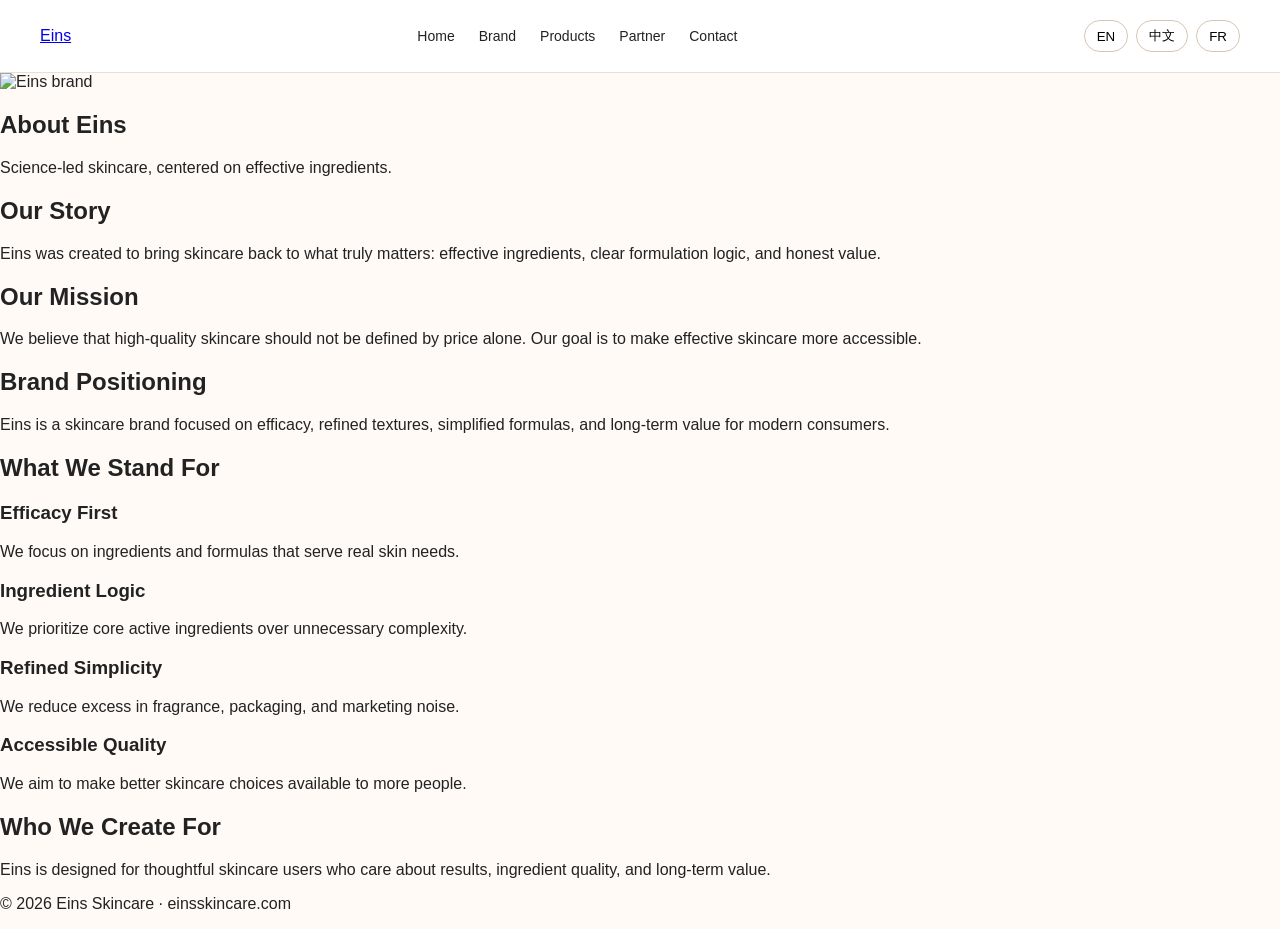
==== brand.html @ 4924558c "Create brand.html" ====
<!DOCTYPE html>
<html lang="en">
<head>
  <meta charset="UTF-8">
  <meta name="viewport" content="width=device-width, initial-scale=1.0">
  <title>Eins Brand</title>
  <link rel="stylesheet" href="assets/css/style.css">
</head>
<body>
  <header class="site-header">
    <div class="logo-wrap">
      <a href="index.html" class="logo-text">Eins</a>
    </div>

    <nav>
      <a href="index.html" data-i18n="nav.home">Home</a>
      <a href="brand.html" data-i18n="nav.brand">Brand</a>
      <a href="products.html" data-i18n="nav.products">Products</a>
      <a href="partner.html" data-i18n="nav.partner">Partner</a>
      <a href="contact.html" data-i18n="nav.contact">Contact</a>
    </nav>

    <div class="lang-switch">
      <button onclick="setLanguage('en')">EN</button>
      <button onclick="setLanguage('zh')">中文</button>
      <button onclick="setLanguage('fr')">FR</button>
    </div>
  </header>

  <section class="page-hero">
    <img src="assets/img/hero/brand-hero.jpg" alt="Eins brand">
    <div class="page-hero-overlay">
      <h1 data-i18n="brandPage.title">About Eins</h1>
      <p data-i18n="brandPage.subtitle">Science-led skincare, centered on effective ingredients.</p>
    </div>
  </section>

  <section class="content-section narrow">
    <h2 data-i18n="brandPage.storyTitle">Our Story</h2>
    <p data-i18n="brandPage.storyText">
      Eins was created to bring skincare back to what truly matters: effective ingredients, clear formulation logic, and honest value.
    </p>
  </section>

  <section class="content-section two-col">
    <div>
      <h2 data-i18n="brandPage.missionTitle">Our Mission</h2>
      <p data-i18n="brandPage.missionText">
        We believe that high-quality skincare should not be defined by price alone. Our goal is to make effective skincare more accessible.
      </p>
    </div>

    <div>
      <h2 data-i18n="brandPage.positioningTitle">Brand Positioning</h2>
      <p data-i18n="brandPage.positioningText">
        Eins is a skincare brand focused on efficacy, refined textures, simplified formulas, and long-term value for modern consumers.
      </p>
    </div>
  </section>

  <section class="content-section">
    <h2 data-i18n="brandPage.valuesTitle">What We Stand For</h2>
    <div class="feature-grid">
      <div class="feature-card">
        <h3 data-i18n="brandPage.value1Title">Efficacy First</h3>
        <p data-i18n="brandPage.value1Text">We focus on ingredients and formulas that serve real skin needs.</p>
      </div>
      <div class="feature-card">
        <h3 data-i18n="brandPage.value2Title">Ingredient Logic</h3>
        <p data-i18n="brandPage.value2Text">We prioritize core active ingredients over unnecessary complexity.</p>
      </div>
      <div class="feature-card">
        <h3 data-i18n="brandPage.value3Title">Refined Simplicity</h3>
        <p data-i18n="brandPage.value3Text">We reduce excess in fragrance, packaging, and marketing noise.</p>
      </div>
      <div class="feature-card">
        <h3 data-i18n="brandPage.value4Title">Accessible Quality</h3>
        <p data-i18n="brandPage.value4Text">We aim to make better skincare choices available to more people.</p>
      </div>
    </div>
  </section>

  <section class="content-section narrow">
    <h2 data-i18n="brandPage.audienceTitle">Who We Create For</h2>
    <p data-i18n="brandPage.audienceText">
      Eins is designed for thoughtful skincare users who care about results, ingredient quality, and long-term value.
    </p>
  </section>

  <footer class="site-footer">
    <p>© 2026 Eins Skincare · einsskincare.com</p>
  </footer>

  <script src="assets/js/lang.js"></script>
</body>
</html>
---- assets/css/style.css ----
body {
  margin: 0;
  font-family: Arial, sans-serif;
  color: #222;
  background: #fffaf6;
}

.site-header {
  display: flex;
  justify-content: space-between;
  align-items: center;
  padding: 20px 40px;
  border-bottom: 1px solid #eadfD4;
  background: #fff;
}

.site-header nav {
  display: flex;
  gap: 24px;
}

.site-header nav a {
  text-decoration: none;
  color: #222;
  font-size: 14px;
}

.lang-switch {
  display: flex;
  gap: 8px;
}

.lang-switch button {
  border: 1px solid #d9c6b5;
  background: transparent;
  border-radius: 20px;
  padding: 6px 12px;
  cursor: pointer;
}

.products-grid {
  display: grid;
  grid-template-columns: repeat(4, 1fr);
  gap: 24px;
  padding: 40px;
}

.product-card {
  background: #fff;
  border-radius: 18px;
  padding: 16px;
  box-shadow: 0 8px 24px rgba(0,0,0,0.05);
}

.product-card img {
  width: 100%;
  border-radius: 14px;
  aspect-ratio: 1 / 1;
  object-fit: cover;
  background: #f3ede7;
}

.product-card h3 {
  margin: 14px 0 8px;
  font-size: 18px;
}

.product-card p {
  margin: 0 0 14px;
  color: #666;
  font-size: 14px;
  line-height: 1.6;
}

.product-card a {
  text-decoration: none;
  font-size: 14px;
  color: #8a674d;
}

.product-page {
  padding: 40px;
}

.product-hero {
  display: grid;
  grid-template-columns: 1.1fr 1fr;
  gap: 40px;
}

.product-gallery .main-image {
  width: 100%;
  border-radius: 20px;
  object-fit: cover;
  background: #f3ede7;
}

.thumbs {
  display: grid;
  grid-template-columns: repeat(4, 1fr);
  gap: 12px;
  margin-top: 12px;
}

.thumbs img {
  width: 100%;
  border-radius: 12px;
  object-fit: cover;
  background: #f3ede7;
}

.product-info h1 {
  margin-top: 0;
  font-size: 36px;
}

.product-info .subtitle {
  font-size: 18px;
  color: #8a674d;
}

.product-meta h3 {
  margin-top: 24px;
  margin-bottom: 8px;
  font-size: 16px;
}

.product-meta p,
.product-meta li {
  font-size: 15px;
  line-height: 1.8;
  color: #555;
}

@media (max-width: 1024px) {
  .products-grid {
    grid-template-columns: repeat(2, 1fr);
  }

  .product-hero {
    grid-template-columns: 1fr;
  }
}

@media (max-width: 640px) {
  .site-header {
    flex-direction: column;
    gap: 16px;
    padding: 16px 20px;
  }

  .site-header nav {
    flex-wrap: wrap;
    justify-content: center;
  }

  .products-grid {
    grid-template-columns: 1fr;
    padding: 20px;
  }

  .product-page {
    padding: 20px;
  }
}
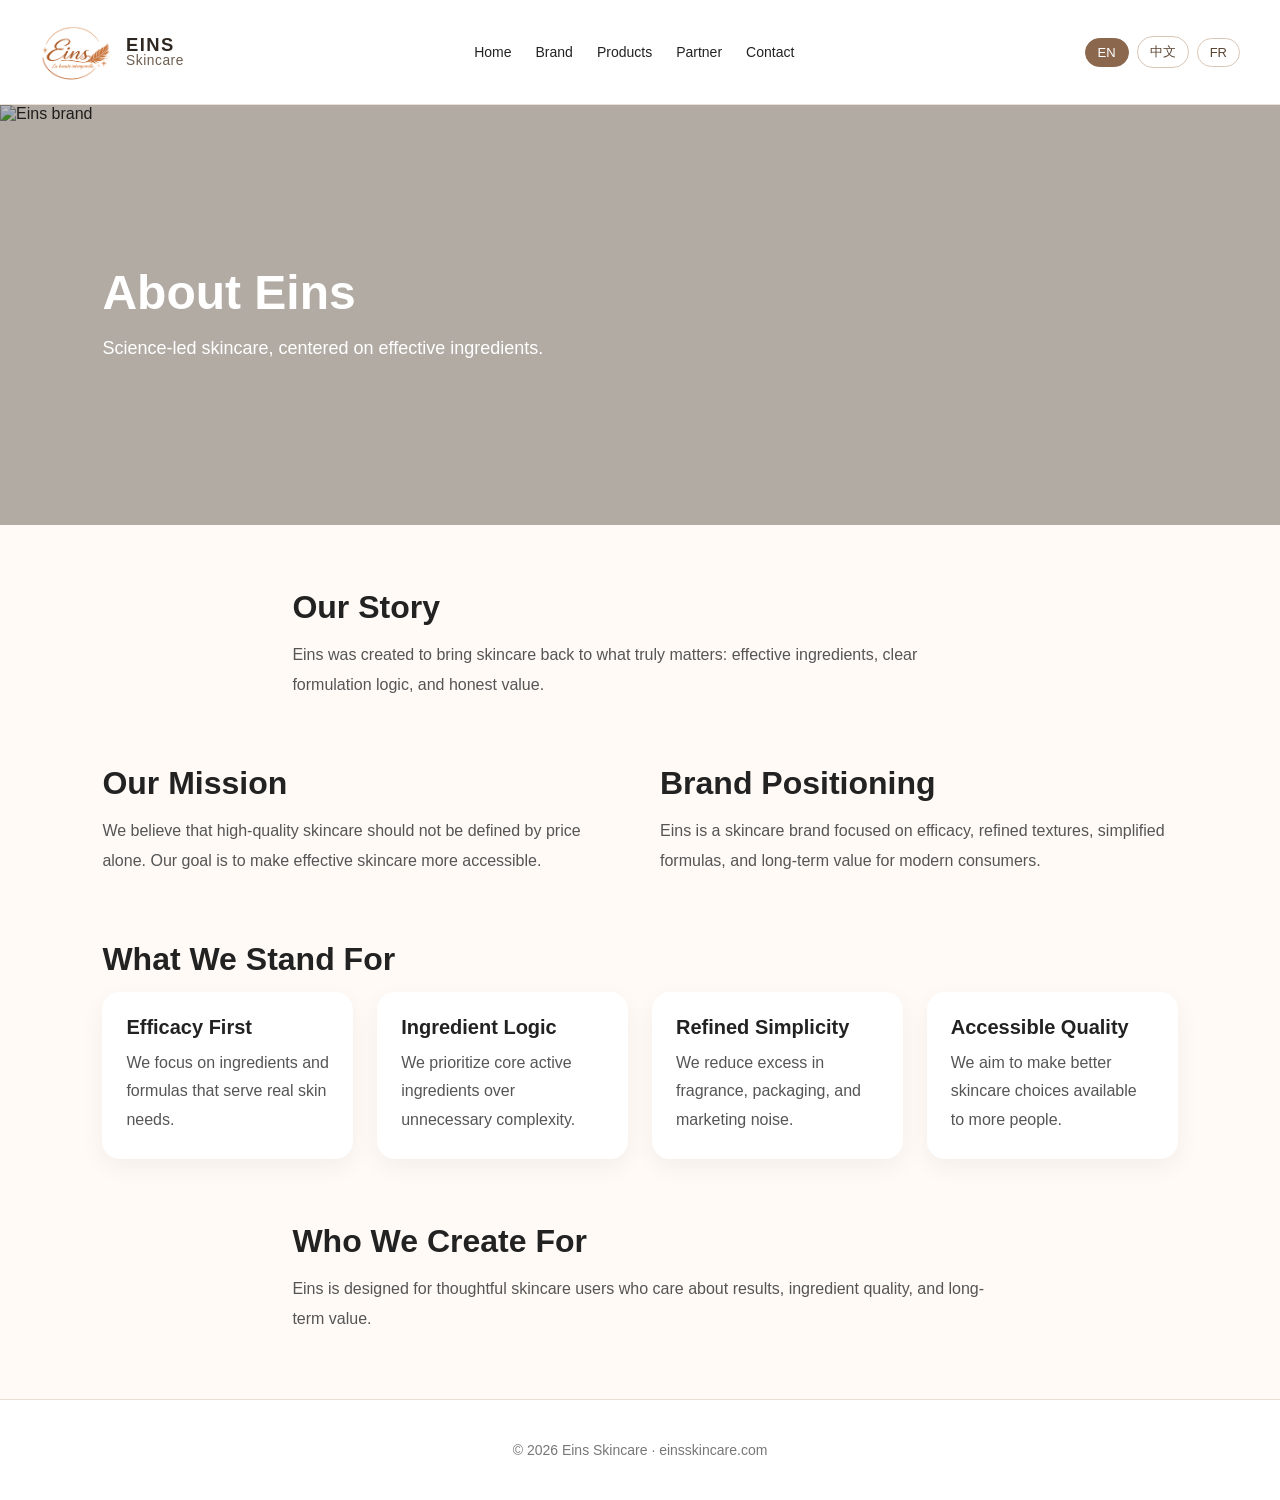
==== commit a111e984: "Update brand.html" ====
--- a/brand.html
+++ b/brand.html
@@ -5,11 +5,65 @@
   <meta name="viewport" content="width=device-width, initial-scale=1.0">
   <title>Eins Brand</title>
   <link rel="stylesheet" href="assets/css/style.css">
+  <style>
+    .site-header {
+      display: flex;
+      align-items: center;
+      justify-content: space-between;
+      gap: 24px;
+      padding: 16px 40px;
+    }
+    .brand-logo {
+      display: inline-flex;
+      align-items: center;
+      gap: 14px;
+      text-decoration: none;
+      color: inherit;
+      flex-shrink: 0;
+    }
+    .brand-logo img {
+      height: 72px;
+      width: auto;
+      display: block;
+      object-fit: contain;
+    }
+    .brand-logo-text {
+      display: flex;
+      flex-direction: column;
+      line-height: 1.05;
+    }
+    .brand-logo-text strong {
+      font-size: 1.15rem;
+      letter-spacing: 0.08em;
+      color: #2f2721;
+    }
+    .brand-logo-text span {
+      font-size: 0.86rem;
+      letter-spacing: 0.04em;
+      color: #6d5d50;
+    }
+    @media (max-width: 900px) {
+      .site-header {
+        flex-direction: column;
+        align-items: center;
+        padding: 16px 20px;
+      }
+      .brand-logo img {
+        height: 64px;
+      }
+    }
+  </style>
 </head>
 <body>
   <header class="site-header">
     <div class="logo-wrap">
-      <a href="index.html" class="logo-text">Eins</a>
+      <a href="index.html" class="brand-logo" aria-label="Eins Home">
+        <img src="assets/img/logo/logo.png" alt="Eins logo">
+        <div class="brand-logo-text">
+          <strong>EINS</strong>
+          <span>Skincare</span>
+        </div>
+      </a>
     </div>
 
     <nav>
--- a/assets/css/style.css
+++ b/assets/css/style.css
@@ -1,55 +1,354 @@
+/* =========================
+   Eins Skincare - style.css
+   ========================= */
+
+* {
+  box-sizing: border-box;
+}
+
+html {
+  scroll-behavior: smooth;
+}
+
 body {
   margin: 0;
-  font-family: Arial, sans-serif;
+  font-family: Arial, Helvetica, sans-serif;
   color: #222;
   background: #fffaf6;
-}
+  -webkit-font-smoothing: antialiased;
+  -moz-osx-font-smoothing: grayscale;
+}
+
+img {
+  display: block;
+  max-width: 100%;
+}
+
+a {
+  color: inherit;
+}
+
+button,
+input,
+textarea {
+  font: inherit;
+}
+
+/* =========================
+   Layout Helpers
+   ========================= */
+
+.container {
+  width: min(1200px, calc(100% - 40px));
+  margin: 0 auto;
+}
+
+.narrow {
+  max-width: 900px;
+  margin: 0 auto;
+}
+
+.center {
+  text-align: center;
+}
+
+/* =========================
+   Header / Navigation
+   ========================= */
 
 .site-header {
   display: flex;
   justify-content: space-between;
   align-items: center;
+  gap: 20px;
   padding: 20px 40px;
-  border-bottom: 1px solid #eadfD4;
-  background: #fff;
+  border-bottom: 1px solid #eadfd4;
+  background: rgba(255, 255, 255, 0.96);
+  position: sticky;
+  top: 0;
+  z-index: 50;
+  backdrop-filter: blur(8px);
+}
+
+.logo-wrap {
+  display: flex;
+  align-items: center;
+  gap: 12px;
+}
+
+.logo-text {
+  text-decoration: none;
+  color: #222;
+  font-size: 28px;
+  font-weight: 600;
+  letter-spacing: 0.4px;
 }
 
 .site-header nav {
   display: flex;
+  align-items: center;
   gap: 24px;
+  flex-wrap: wrap;
 }
 
 .site-header nav a {
   text-decoration: none;
   color: #222;
   font-size: 14px;
+  transition: opacity 0.2s ease;
+}
+
+.site-header nav a:hover {
+  opacity: 0.7;
 }
 
 .lang-switch {
   display: flex;
   gap: 8px;
+  align-items: center;
 }
 
 .lang-switch button {
   border: 1px solid #d9c6b5;
   background: transparent;
-  border-radius: 20px;
+  border-radius: 999px;
   padding: 6px 12px;
   cursor: pointer;
-}
-
-.products-grid {
+  font-size: 13px;
+  color: #5b4634;
+  transition: all 0.2s ease;
+}
+
+.lang-switch button:hover {
+  background: #f5ede6;
+}
+
+.lang-switch button.active {
+  background: #8a674d;
+  color: #fff;
+  border-color: #8a674d;
+}
+
+/* =========================
+   Hero Sections
+   ========================= */
+
+.hero,
+.page-hero {
+  position: relative;
+  overflow: hidden;
+}
+
+.hero {
+  min-height: 78vh;
+  display: flex;
+  align-items: center;
+  background: #f4ece5;
+}
+
+.hero img,
+.page-hero img {
+  width: 100%;
+  height: 100%;
+  object-fit: cover;
+  background: #efe7df;
+}
+
+.hero.has-image img,
+.page-hero img {
+  position: absolute;
+  inset: 0;
+}
+
+.hero-overlay,
+.page-hero-overlay {
+  position: relative;
+  z-index: 2;
+  color: #fff;
+}
+
+.hero.has-image::after,
+.page-hero::after {
+  content: "";
+  position: absolute;
+  inset: 0;
+  background: rgba(20, 16, 12, 0.28);
+  z-index: 1;
+}
+
+.hero-content {
+  width: min(1200px, calc(100% - 40px));
+  margin: 0 auto;
+  padding: 100px 0;
+  position: relative;
+  z-index: 2;
+}
+
+.hero-content h1 {
+  font-size: clamp(40px, 6vw, 68px);
+  line-height: 1.05;
+  margin: 0 0 18px;
+  max-width: 760px;
+}
+
+.hero-content p {
+  max-width: 700px;
+  font-size: 18px;
+  line-height: 1.8;
+  margin: 0 0 28px;
+}
+
+.hero-actions {
+  display: flex;
+  gap: 14px;
+  flex-wrap: wrap;
+}
+
+.page-hero {
+  height: 420px;
+}
+
+.page-hero-overlay {
+  position: absolute;
+  inset: 0;
+  display: flex;
+  flex-direction: column;
+  justify-content: center;
+  padding: 0 8%;
+}
+
+.page-hero-overlay h1 {
+  font-size: 48px;
+  margin: 0 0 12px;
+}
+
+.page-hero-overlay p {
+  max-width: 720px;
+  font-size: 18px;
+  line-height: 1.8;
+  margin: 0;
+}
+
+/* =========================
+   Buttons
+   ========================= */
+
+.btn-primary,
+.btn-secondary {
+  display: inline-block;
+  text-decoration: none;
+  border-radius: 999px;
+  padding: 12px 22px;
+  transition: all 0.2s ease;
+  cursor: pointer;
+}
+
+.btn-primary {
+  background: #8a674d;
+  color: #fff;
+  border: 1px solid #8a674d;
+}
+
+.btn-primary:hover {
+  background: #765741;
+  border-color: #765741;
+}
+
+.btn-secondary {
+  background: transparent;
+  color: #fff;
+  border: 1px solid rgba(255, 255, 255, 0.75);
+}
+
+.btn-secondary:hover {
+  background: rgba(255, 255, 255, 0.12);
+}
+
+/* =========================
+   Content Sections
+   ========================= */
+
+.section-intro,
+.content-section {
+  padding: 64px 8%;
+}
+
+.section-intro h2,
+.content-section h2 {
+  font-size: 32px;
+  margin: 0 0 14px;
+  color: #222;
+}
+
+.section-intro p,
+.content-section p {
+  font-size: 16px;
+  line-height: 1.9;
+  color: #555;
+  margin: 0;
+}
+
+.content-section + .content-section {
+  padding-top: 0;
+}
+
+.two-col {
+  display: grid;
+  grid-template-columns: 1fr 1fr;
+  gap: 40px;
+}
+
+/* =========================
+   Cards / Features
+   ========================= */
+
+.feature-grid {
   display: grid;
   grid-template-columns: repeat(4, 1fr);
   gap: 24px;
-  padding: 40px;
-}
-
+}
+
+.feature-card,
+.info-card,
 .product-card {
   background: #fff;
   border-radius: 18px;
+  padding: 24px;
+  box-shadow: 0 8px 24px rgba(0, 0, 0, 0.05);
+}
+
+.feature-card h3,
+.info-card h3 {
+  margin: 0 0 10px;
+  font-size: 20px;
+}
+
+.feature-card p,
+.info-card p {
+  margin: 0;
+  color: #555;
+  line-height: 1.8;
+}
+
+.info-grid {
+  display: grid;
+  grid-template-columns: repeat(3, 1fr);
+  gap: 24px;
+}
+
+/* =========================
+   Products Grid
+   ========================= */
+
+.products-grid {
+  display: grid;
+  grid-template-columns: repeat(4, 1fr);
+  gap: 24px;
+  padding: 40px 8% 64px;
+}
+
+.product-card {
   padding: 16px;
-  box-shadow: 0 8px 24px rgba(0,0,0,0.05);
 }
 
 .product-card img {
@@ -63,29 +362,40 @@
 .product-card h3 {
   margin: 14px 0 8px;
   font-size: 18px;
+  color: #222;
 }
 
 .product-card p {
   margin: 0 0 14px;
   color: #666;
   font-size: 14px;
-  line-height: 1.6;
+  line-height: 1.7;
 }
 
 .product-card a {
   text-decoration: none;
   font-size: 14px;
   color: #8a674d;
-}
+  font-weight: 600;
+}
+
+.product-card a:hover {
+  text-decoration: underline;
+}
+
+/* =========================
+   Product Detail Page
+   ========================= */
 
 .product-page {
-  padding: 40px;
+  padding: 40px 8%;
 }
 
 .product-hero {
   display: grid;
   grid-template-columns: 1.1fr 1fr;
   gap: 40px;
+  align-items: start;
 }
 
 .product-gallery .main-image {
@@ -93,6 +403,7 @@
   border-radius: 20px;
   object-fit: cover;
   background: #f3ede7;
+  aspect-ratio: 1 / 1;
 }
 
 .thumbs {
@@ -107,21 +418,31 @@
   border-radius: 12px;
   object-fit: cover;
   background: #f3ede7;
+  aspect-ratio: 1 / 1;
 }
 
 .product-info h1 {
-  margin-top: 0;
+  margin: 0 0 8px;
   font-size: 36px;
+  line-height: 1.2;
 }
 
 .product-info .subtitle {
+  margin: 0 0 18px;
   font-size: 18px;
   color: #8a674d;
+  line-height: 1.7;
+}
+
+.product-info > p {
+  margin: 0 0 18px;
+  font-size: 16px;
+  line-height: 1.8;
+  color: #555;
 }
 
 .product-meta h3 {
-  margin-top: 24px;
-  margin-bottom: 8px;
+  margin: 24px 0 8px;
   font-size: 16px;
 }
 
@@ -132,34 +453,201 @@
   color: #555;
 }
 
+.product-meta ul {
+  margin: 0;
+  padding-left: 20px;
+}
+
+/* =========================
+   Lists
+   ========================= */
+
+.clean-list {
+  padding-left: 18px;
+  color: #555;
+  line-height: 2;
+  margin: 0;
+}
+
+/* =========================
+   Contact Form
+   ========================= */
+
+.contact-form {
+  display: grid;
+  gap: 14px;
+}
+
+.contact-form input,
+.contact-form textarea {
+  width: 100%;
+  border: 1px solid #ddcfc2;
+  border-radius: 12px;
+  padding: 14px 16px;
+  font-size: 15px;
+  background: #fff;
+  color: #222;
+}
+
+.contact-form input:focus,
+.contact-form textarea:focus {
+  outline: none;
+  border-color: #b48d70;
+  box-shadow: 0 0 0 3px rgba(180, 141, 112, 0.12);
+}
+
+/* =========================
+   Footer
+   ========================= */
+
+.site-footer {
+  text-align: center;
+  padding: 28px 20px;
+  border-top: 1px solid #eadfd4;
+  color: #777;
+  font-size: 14px;
+  background: #fff;
+}
+
+/* =========================
+   Home Page Optional Blocks
+   ========================= */
+
+.home-section-grid {
+  display: grid;
+  grid-template-columns: repeat(2, 1fr);
+  gap: 28px;
+}
+
+.home-highlight-card {
+  background: #fff;
+  border-radius: 20px;
+  padding: 28px;
+  box-shadow: 0 8px 24px rgba(0, 0, 0, 0.05);
+}
+
+.home-highlight-card h3 {
+  margin: 0 0 12px;
+  font-size: 24px;
+}
+
+.home-highlight-card p {
+  margin: 0;
+  line-height: 1.8;
+  color: #555;
+}
+
+/* =========================
+   Responsive
+   ========================= */
+
+@media (max-width: 1200px) {
+  .products-grid {
+    grid-template-columns: repeat(3, 1fr);
+  }
+
+  .feature-grid {
+    grid-template-columns: repeat(2, 1fr);
+  }
+
+  .info-grid {
+    grid-template-columns: repeat(2, 1fr);
+  }
+}
+
 @media (max-width: 1024px) {
+  .site-header {
+    padding: 18px 24px;
+  }
+
+  .two-col {
+    grid-template-columns: 1fr;
+  }
+
+  .product-hero {
+    grid-template-columns: 1fr;
+  }
+
+  .page-hero-overlay h1 {
+    font-size: 38px;
+  }
+
+  .hero-content {
+    padding: 84px 0;
+  }
+}
+
+@media (max-width: 768px) {
+  .site-header {
+    flex-direction: column;
+    align-items: center;
+    gap: 14px;
+  }
+
+  .site-header nav {
+    justify-content: center;
+    gap: 14px 18px;
+  }
+
   .products-grid {
     grid-template-columns: repeat(2, 1fr);
-  }
-
-  .product-hero {
+    padding: 24px 20px 48px;
+  }
+
+  .section-intro,
+  .content-section,
+  .product-page {
+    padding-left: 20px;
+    padding-right: 20px;
+  }
+
+  .feature-grid,
+  .info-grid,
+  .home-section-grid {
     grid-template-columns: 1fr;
   }
+
+  .hero-content h1 {
+    font-size: 40px;
+  }
+
+  .hero-content p,
+  .page-hero-overlay p {
+    font-size: 16px;
+  }
 }
 
 @media (max-width: 640px) {
-  .site-header {
-    flex-direction: column;
-    gap: 16px;
-    padding: 16px 20px;
-  }
-
-  .site-header nav {
-    flex-wrap: wrap;
-    justify-content: center;
+  .page-hero {
+    height: 320px;
+  }
+
+  .page-hero-overlay h1 {
+    font-size: 30px;
+  }
+
+  .hero {
+    min-height: 68vh;
+  }
+
+  .hero-content {
+    width: calc(100% - 40px);
+    padding: 72px 0;
+  }
+
+  .hero-content h1 {
+    font-size: 34px;
   }
 
   .products-grid {
     grid-template-columns: 1fr;
-    padding: 20px;
-  }
-
-  .product-page {
-    padding: 20px;
-  }
-}
+  }
+
+  .product-info h1 {
+    font-size: 28px;
+  }
+
+  .thumbs {
+    grid-template-columns: repeat(2, 1fr);
+  }
+}
